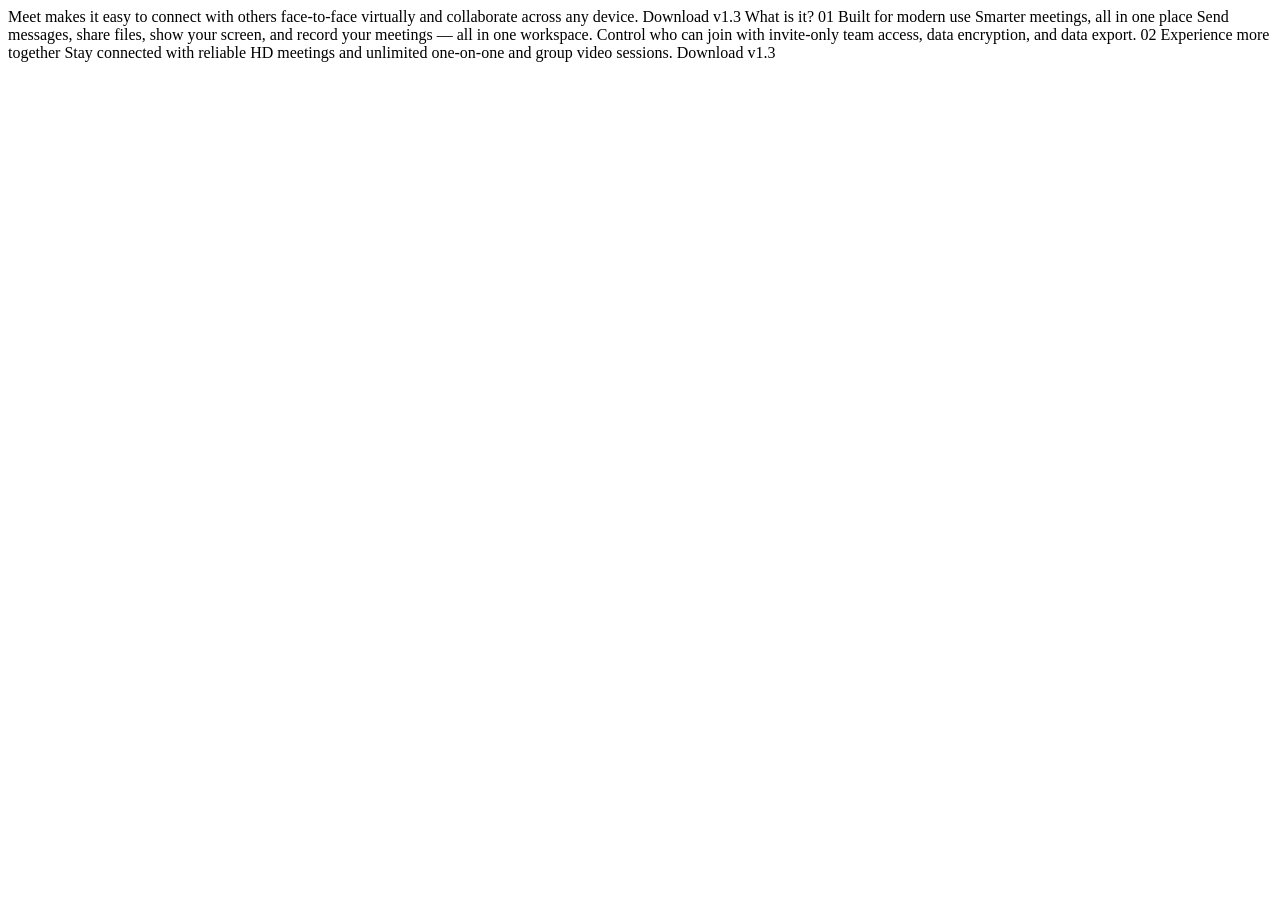
==== index.html @ 82642bff "Initial Setup" ====
<!DOCTYPE html>
<html lang="en">
<head>
  <meta charset="UTF-8">
  <meta name="viewport" content="width=device-width, initial-scale=1.0">

  <link rel="icon" type="image/png" sizes="32x32" href="./assets/favicon-32x32.png">
  
  <title>Frontend Mentor | Meet landing page</title>
</head>
<body>
  Meet makes it easy to connect with others face-to-face virtually and collaborate across any device.

  Download v1.3
  What is it?

  01
  Built for modern use

  Smarter meetings, all in one place

  Send messages, share files, show your screen, and record your meetings — all in one 
  workspace. Control who can join with invite-only team access, data encryption, and data export.

  02
  Experience more together
  Stay connected with reliable HD meetings and unlimited one-on-one and group video sessions.

  Download v1.3
</body>
</html>
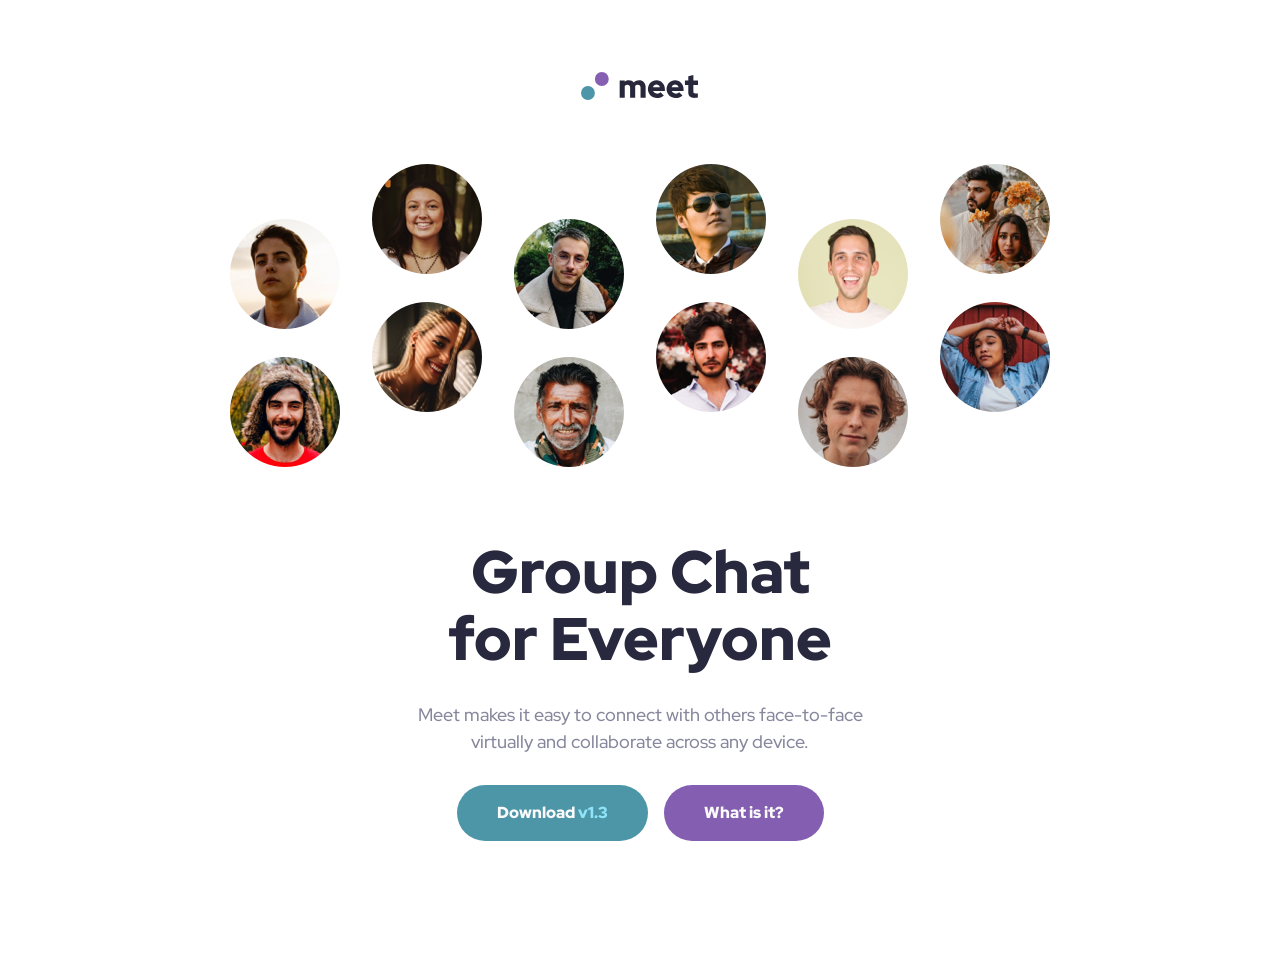
==== commit 8cd58119: "Finish header and hero section" ====
--- a/index.html
+++ b/index.html
@@ -7,25 +7,32 @@
   <link rel="icon" type="image/png" sizes="32x32" href="./assets/favicon-32x32.png">
   
   <title>Frontend Mentor | Meet landing page</title>
+
+  <link rel="preload" href="assets/fonts/red-hat-display-v21-latin-500.woff2" as="font" type="font/woffs" crossorigin="anonymous">
+  <link rel="preload" href="assets/fonts/red-hat-display-v21-latin-900.woff2" as="font" type="font/woffs" crossorigin="anonymous">
+
+  <link rel="stylesheet" href="styles/style.css">
 </head>
 <body>
-  Meet makes it easy to connect with others face-to-face virtually and collaborate across any device.
+  
+  <header>
+    <img class="logo" src="assets/logo.svg" alt="meet" width="118" height="28">
+  </header>
+  <main>
+    <section class="hero">
+      <img class="hero__banner" src="assets/tablet/image-hero.png" alt="" role="presentation" width="820" height="303">
+      <img src="assets/desktop/image-hero-left.png" alt="" class="hero__banner--desktop hero__banner--left" alt="" role="presentation" width="394" height="303">
+      <div class="hero__text">
+        <h1 class="hero__title">Group Chat for Everyone</h1>
+        <p class="description">Meet makes it easy to connect with others face-to-face virtually and collaborate across any device.</p>
+        <div class="hero__links">
+          <a href="#" class="hero__link btn">Download <span class="hero__link-version">v1.3</span></a>
+          <a href="#" class="hero__link btn btn--purple">What is it?</a>
+        </div>
+      </div>
+      <img src="assets/desktop/image-hero-right.png" alt="" class="hero__banner--desktop hero__banner--right" alt="" role="presentation" width="394" height="303">
+    </section>
+  </main>
 
-  Download v1.3
-  What is it?
-
-  01
-  Built for modern use
-
-  Smarter meetings, all in one place
-
-  Send messages, share files, show your screen, and record your meetings — all in one 
-  workspace. Control who can join with invite-only team access, data encryption, and data export.
-
-  02
-  Experience more together
-  Stay connected with reliable HD meetings and unlimited one-on-one and group video sessions.
-
-  Download v1.3
 </body>
 </html>
--- a/styles/style.css
+++ b/styles/style.css
@@ -0,0 +1,227 @@
+/* CSS RESETS */
+
+/* Box sizing rules */
+*,
+*::before,
+*::after {
+  margin: 0;
+  padding: 0;
+  box-sizing: border-box;
+}
+
+/* Prevent font size inflation */
+html {
+  -moz-text-size-adjust: none;
+  -webkit-text-size-adjust: none;
+  text-size-adjust: none;
+}
+
+/* Remove list styles on ul, ol elements with a list role, which suggests default styling will be removed */
+ul[role='list'] {
+  list-style: none;
+}
+
+h1, h2 {
+  line-height: 1.1;    /* Set shorter line heights on headings and interactive elements */
+  text-wrap: balance;  /* Balance text wrapping on headings */
+}
+
+/* A elements that don't have a class get default styles */
+a:not([class]) {
+  text-decoration-skip-ink: auto;
+  color: currentColor;
+}
+
+/* Make images easier to work with */
+img,
+picture {
+  max-width: 100%;
+  display: block;
+}
+
+/* Anything that has been anchored to should have extra scroll margin */
+:target {
+  scroll-margin-block: 5ex;
+}
+
+/* FONTS */
+
+/* red-hat-display-500 - latin */
+@font-face {
+  font-display: swap; /* Check https://developer.mozilla.org/en-US/docs/Web/CSS/@font-face/font-display for other options. */
+  font-family: 'Red Hat Display';
+  font-style: normal;
+  font-weight: 500;
+  src: url('../assets/fonts/red-hat-display-v21-latin-500.woff2') format('woff2'); /* Chrome 36+, Opera 23+, Firefox 39+, Safari 12+, iOS 10+ */
+}
+/* red-hat-display-900 - latin */
+@font-face {
+  font-display: swap; /* Check https://developer.mozilla.org/en-US/docs/Web/CSS/@font-face/font-display for other options. */
+  font-family: 'Red Hat Display';
+  font-style: normal;
+  font-weight: 900;
+  src: url('../assets/fonts/red-hat-display-v21-latin-900.woff2') format('woff2'); /* Chrome 36+, Opera 23+, Firefox 39+, Safari 12+, iOS 10+ */
+}
+
+/* CUSTOM VARIABLES */
+
+:root {
+
+    /* COLORS */
+
+    --clr-cyan-600: hsl(192, 37%, 48%);
+    --clr-cyan-300: hsl(192, 90%, 77%);
+    --clr-purple-600: hsl(268, 34%, 53%);
+    --clr-purple-300: hsl(268, 100%, 86%);
+    --clr-slate-900: hsl(240, 21%, 20%);
+    --clr-slate-600: hsl(240, 10%, 57%);
+    --clr-slate-300: hsl(240, 18%, 85%);
+    --clr-white: hsl(0, 0%, 98%);
+
+    /* TYPOGRAPHY */
+
+    --ff-main: "Red Hat Display", sans-serif;
+    --fs-heading-1: clamp(2.5rem, 1.9718rem + 2.2535vw, 4rem);
+    --fs-heading-2: clamp(2rem, 1.771rem + 0.96vw, 2.5rem);
+    --fs-body: clamp(1rem, 0.8571rem + 0.2976vw, 1.125rem);
+    --fs-button: 1rem;
+
+    /* SPACINGS */
+
+    --space-1400: 7rem;
+    --space-1000: 5rem;
+    --space-900: 4.5rem;
+    --space-800: 4rem;
+    --space-700: 3.5rem;
+    --space-600: 3rem;
+    --space-500: 2.5rem;
+    --space-400: 2rem;
+    --space-300: 1.5rem;
+    --space-200: 1rem;
+    --space-100: .5rem;
+    --space-50: .25rem;
+
+}
+
+body {
+  font-family: var(--ff-main);
+  font-size: var(--fs-body);
+  font-weight: 500;
+  line-height: 1.5;
+  color: var(--clr-slate-600);
+  min-height: 100dvh;
+  overflow-x: hidden;
+}
+
+.logo {
+    margin: 0 auto;
+    margin-block-start: clamp(var(--space-600), 0.7143rem + 4.7619vw, var(--space-1000));
+}
+
+.hero {
+    position: relative;
+    padding-block-start: var(--space-800);
+    padding-block-end: clamp(var(--space-400), 0.0916rem + 8.1425vw, var(--space-800));
+    max-width: 90rem;
+    margin: 0 auto;
+}
+
+.hero__banner {
+    height: clamp(10rem, 1.4719rem + 36.3868vw, 18.9375rem);
+    object-fit: cover;
+    margin-block-end: clamp(3rem, 1.5687rem + 6.1069vw, 4.5rem);
+    margin-inline: auto;
+}
+
+.hero__banner--desktop {
+    display: none;
+}
+
+.hero__banner--left {
+    position: absolute;
+    left: -1.5625rem;
+}
+
+.hero__banner--right {
+    position: absolute;
+    bottom: 4.0625rem;
+    right: -1.25rem;
+}
+
+.hero__text {
+    display: flex;
+    flex-direction: column;
+    gap: clamp(1.5rem, 0.9286rem + 1.1905vw, 2rem);
+    padding-inline: clamp(var(--space-400), -1.4286rem + 7.1429vw, var(--space-1000));
+    text-align: center;
+    max-width: 28rem;
+    margin: 0 auto;
+}
+
+.hero__title {
+    font-size: var(--fs-heading-1);
+    font-weight: 900;
+    color: var(--clr-slate-900);
+}
+
+.hero__links {
+    display: flex;
+    flex-direction: column;
+    justify-content: center;
+    align-items: center;
+    gap: var(--space-200);
+}
+
+.hero__link-version {
+    color: var(--clr-cyan-300);
+}
+
+.btn {
+    font-size: var(--fs-button);
+    font-weight: 900;
+    text-decoration: none;
+    color: var(--clr-white);
+    background-color: var(--clr-cyan-600);
+    padding: 1em 2.5em;
+    border-radius: 1.8125rem;
+    transition: 300ms background-color;
+}
+
+.btn--purple {
+    background-color: var(--clr-purple-600);
+}
+
+.btn:hover {
+    background-color: hsl(192, 54%, 64%);
+}
+
+.btn--purple:hover {
+    background-color: hsl(268, 55%, 71%);
+}
+
+@media screen and (min-width: 48rem) {
+
+    .hero__text {
+        padding: 0;
+    }
+
+    .hero__links {
+        flex-direction: row;
+    }
+}
+
+@media screen and (min-width: 90rem) {
+
+    .hero__banner {
+        display: none;
+    }
+
+    .hero__banner--desktop {
+        display: block;
+    }
+
+    .hero__text {
+        padding-block: var(--space-300);
+    }
+
+}
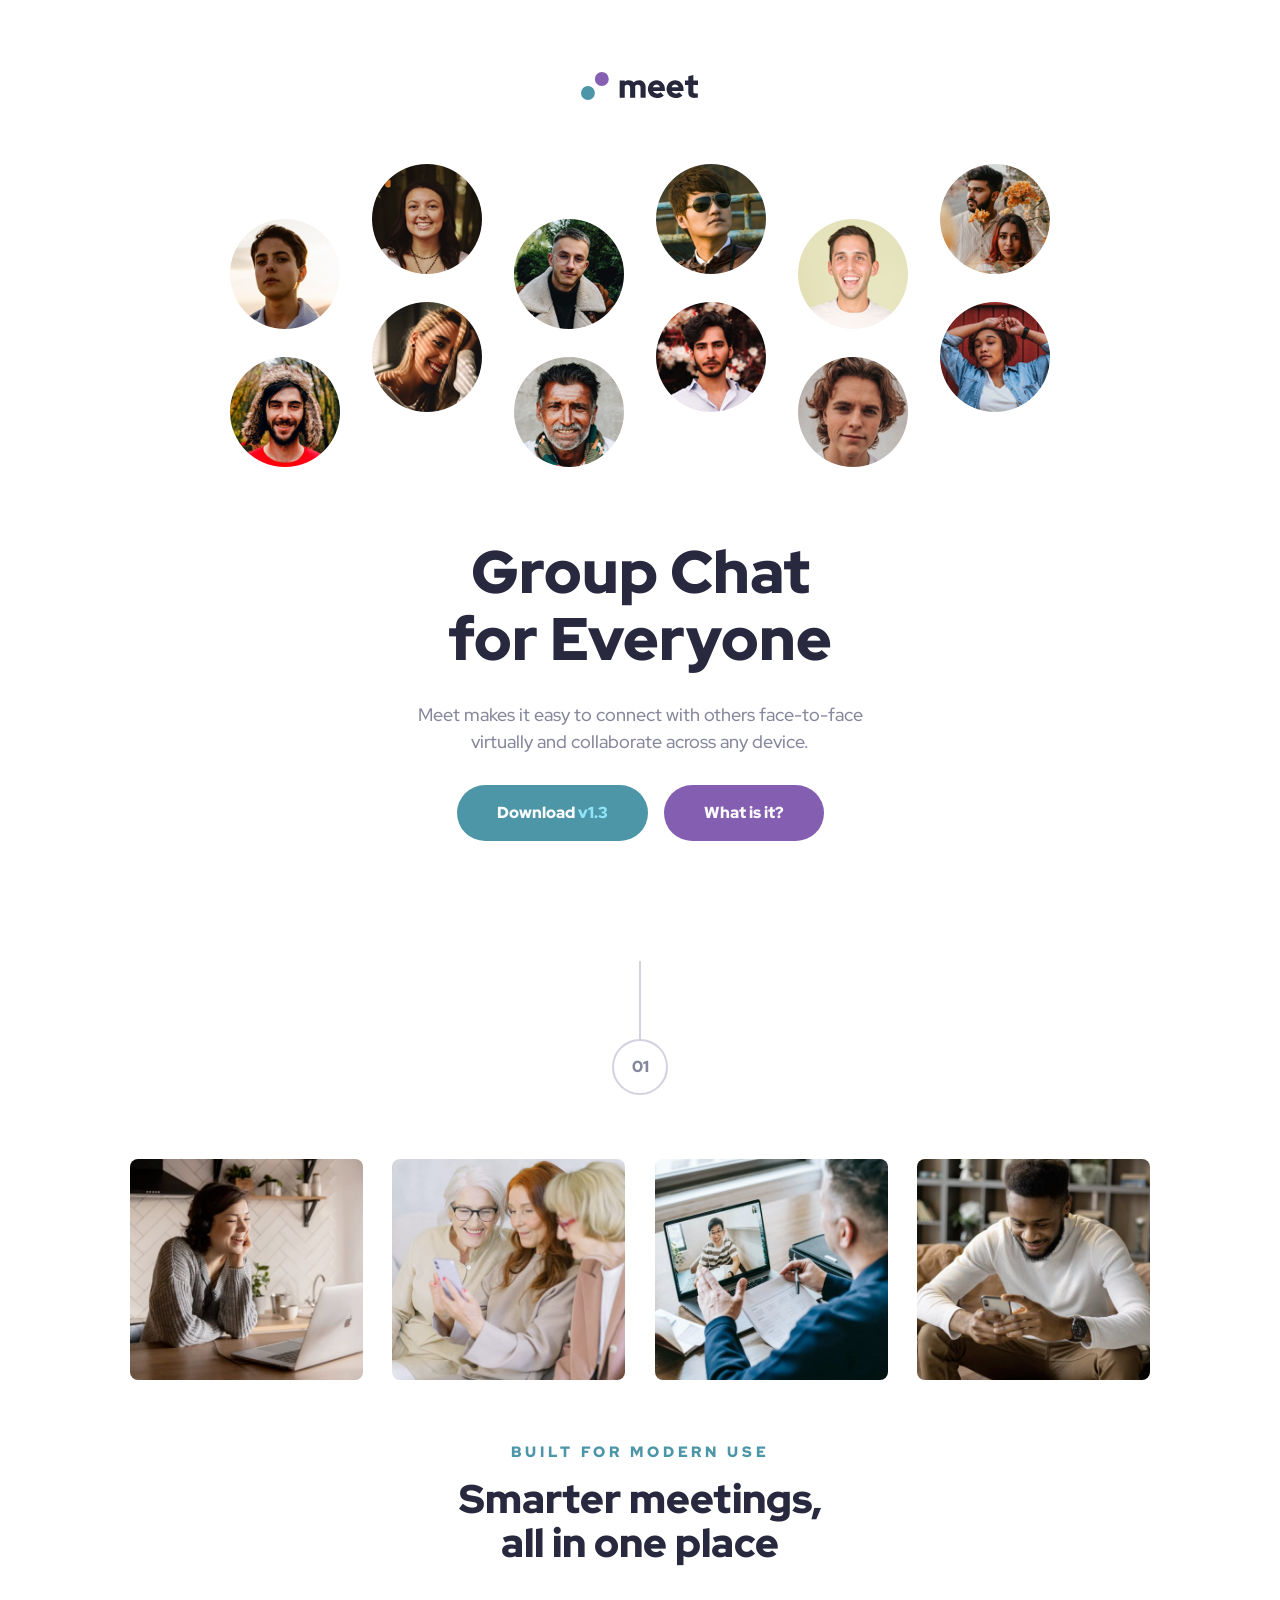
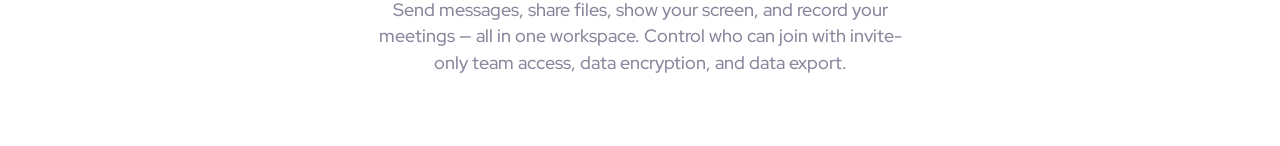
==== commit 77879d2c: "Finish: main content" ====
--- a/index.html
+++ b/index.html
@@ -32,6 +32,22 @@
       </div>
       <img src="assets/desktop/image-hero-right.png" alt="" class="hero__banner--desktop hero__banner--right" alt="" role="presentation" width="394" height="303">
     </section>
+    <!-- <span class="number">01</span>
+    <span class="number">02</span> -->
+    <section class="main wrapper">
+      <span class="number">01</span>
+      <div class="main__images">
+        <img src="assets/desktop/image-woman-in-videocall.jpg" alt="" class="main__image">
+        <img src="assets/desktop/image-women-videochatting.jpg" alt="" class="main__image">
+        <img src="assets/desktop/image-men-in-meeting.jpg" alt="" class="main__image">
+        <img src="assets/desktop/image-man-texting.jpg" alt="" class="main__image">
+      </div>
+      <div class="main__text-content">
+        <small class="main__small-title">Built for modern use</small>
+        <h2 class="main__title">Smarter meetings, all in one place</h2>
+        <p class="main__description">Send messages, share files, show your screen, and record your meetings — all in one workspace. Control who can join with invite-only team access, data encryption, and data export.</p>
+      </div>
+    </section>
   </main>
 
 </body>
--- a/styles/style.css
+++ b/styles/style.css
@@ -88,6 +88,7 @@
 
     /* SPACINGS */
 
+    --space-2000: 10rem;
     --space-1400: 7rem;
     --space-1000: 5rem;
     --space-900: 4.5rem;
@@ -101,6 +102,10 @@
     --space-100: .5rem;
     --space-50: .25rem;
 
+    /* BORDER RADIUS */
+
+    --rounded-sm: 8px;
+
 }
 
 body {
@@ -139,13 +144,13 @@
 
 .hero__banner--left {
     position: absolute;
-    left: -1.5625rem;
+    left: -1.6rem;
 }
 
 .hero__banner--right {
     position: absolute;
-    bottom: 4.0625rem;
-    right: -1.25rem;
+    bottom: 0;
+    right: -1.6rem;
 }
 
 .hero__text {
@@ -176,6 +181,50 @@
     color: var(--clr-cyan-300);
 }
 
+.main {
+    display: flex;
+    flex-direction: column;
+    align-items: center;
+    gap: var(--space-800);
+    padding-block-start: clamp(var(--space-400), 0.5687rem + 6.1069vw, var(--space-700));
+    padding-block-end: clamp(var(--space-800), 3.4286rem + 1.1905vw, var(--space-900));
+}
+
+.main__images {
+    display: grid;
+    grid-template-columns: repeat(2, 1fr);
+    gap: clamp(var(--space-200), 0.6479rem + 1.5023vw, var(--space-400));
+}
+
+.main__image {
+    border-radius: var(--rounded-sm);
+}
+
+.main__text-content {
+    text-align: center;
+    margin: 0 auto;
+    max-width: clamp(31.5rem, 28.6429rem + 5.9524vw, 34rem);
+    width: 100%;
+}
+
+.main__small-title {
+    display: block;
+    font-size: clamp(0.75rem, 0.662rem + 0.3756vw, 1rem);
+    font-weight: 900;
+    line-height: 1.1;
+    letter-spacing: 0.25em;
+    text-transform: uppercase;
+    color: var(--clr-cyan-600);
+    margin-block-end: var(--space-200);
+}
+
+.main__title {
+    font-size: var(--fs-heading-2);
+    font-weight: 900;
+    color: var(--clr-slate-900);
+    margin-block-end: var(--space-400);
+}
+
 .btn {
     font-size: var(--fs-button);
     font-weight: 900;
@@ -185,6 +234,8 @@
     padding: 1em 2.5em;
     border-radius: 1.8125rem;
     transition: 300ms background-color;
+    outline: 2px solid transparent;
+    outline-offset: 2px;
 }
 
 .btn--purple {
@@ -199,8 +250,42 @@
     background-color: hsl(268, 55%, 71%);
 }
 
+.btn:focus-visible {
+    outline-color: var(--clr-cyan-600);
+}
+
+.btn--purple:focus-visible {
+    outline-color: var(--clr-purple-600);
+}
+
+.number {
+    position: relative;
+    display: flex;
+    justify-content: center;
+    align-items: center;
+    border: 2px solid var(--clr-slate-300);
+    border-radius: 50%;
+    width: 56px;
+    height: 56px;
+    font-size: 1rem;
+    font-weight: 900;
+    margin-block-start: 78px;
+}
+
+.number::before {
+    content: "";
+    position: absolute;
+    height: 80px;
+    top: -80px;
+    border: 1px solid var(--clr-slate-300);
+}
+
+.wrapper {
+    padding-inline: clamp(var(--space-400), -7.1429rem + 19.0476vw, var(--space-2000));
+}
+
 @media screen and (min-width: 48rem) {
-
+    
     .hero__text {
         padding: 0;
     }
@@ -208,9 +293,17 @@
     .hero__links {
         flex-direction: row;
     }
+
+    .main__images {
+        grid-template-columns: repeat(4, 1fr);
+    }
 }
 
 @media screen and (min-width: 90rem) {
+
+    .hero {
+        padding-block-end: 0;
+    }
 
     .hero__banner {
         display: none;
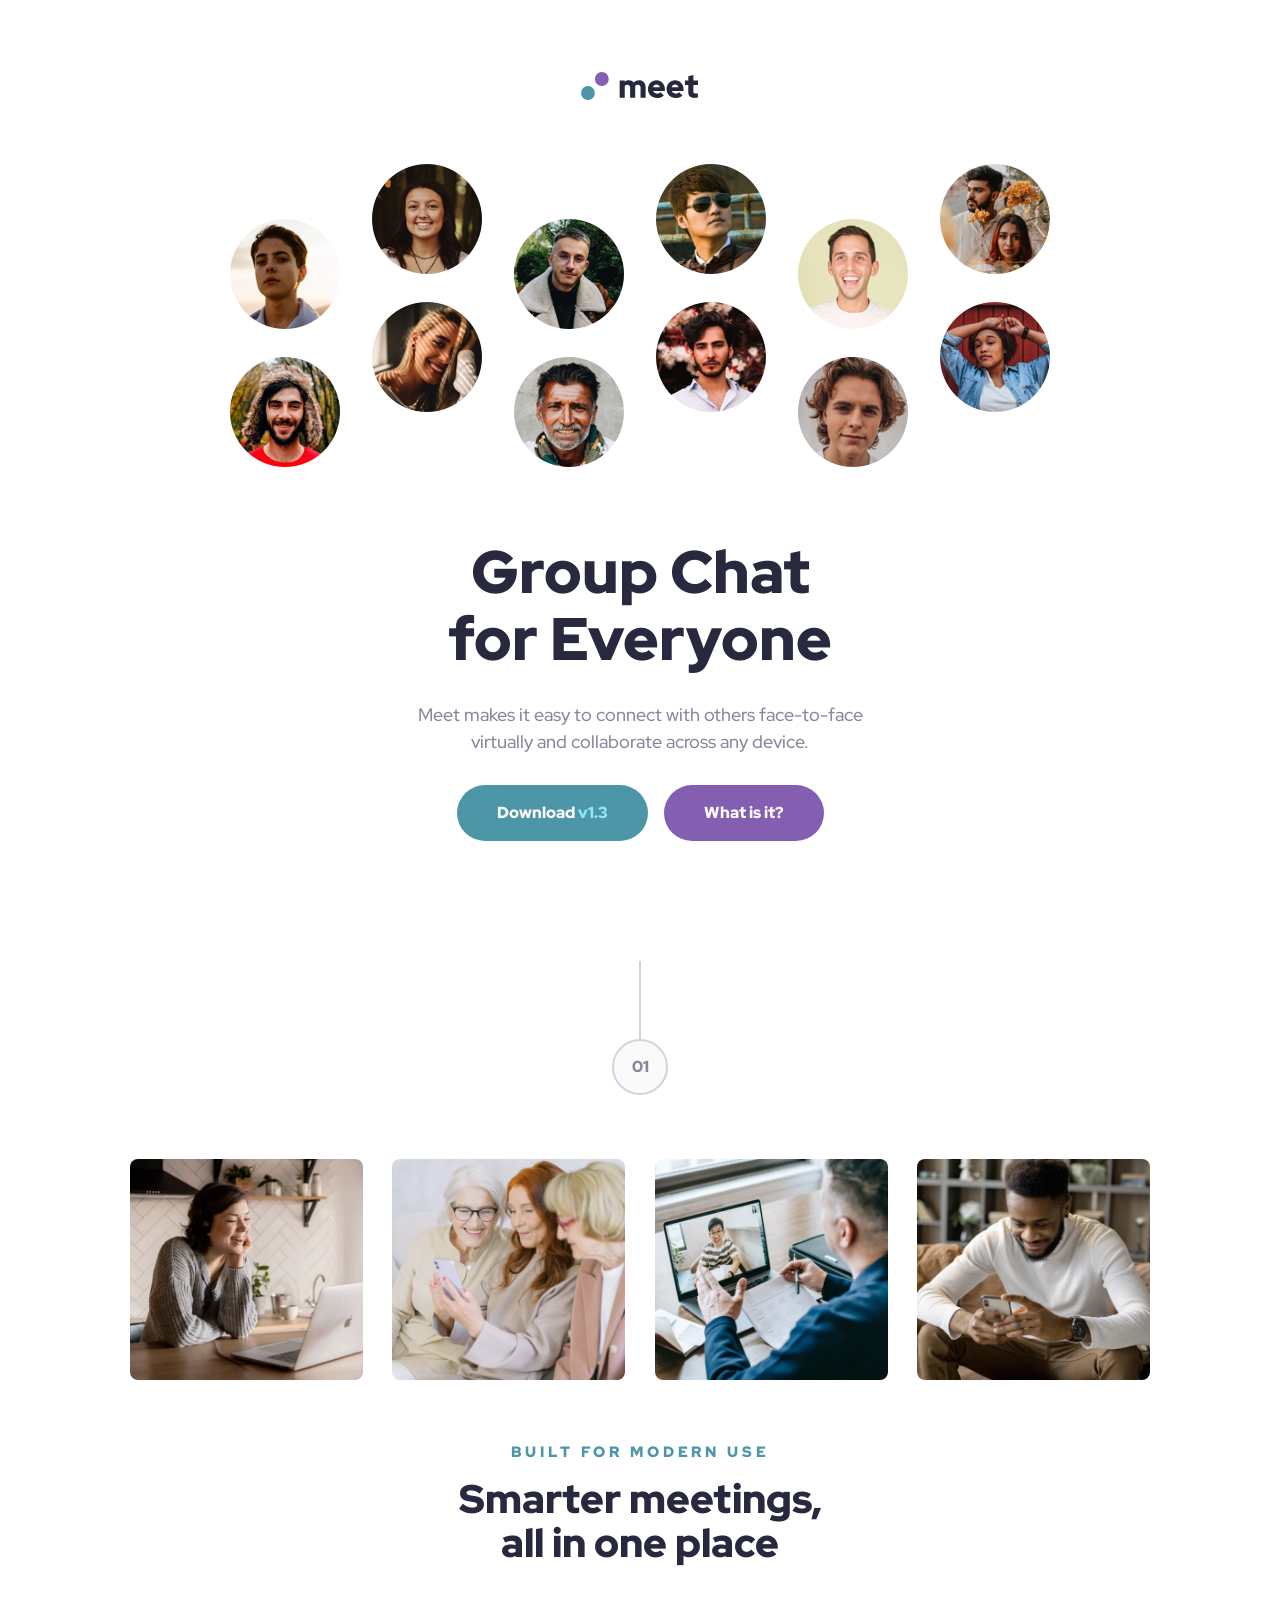
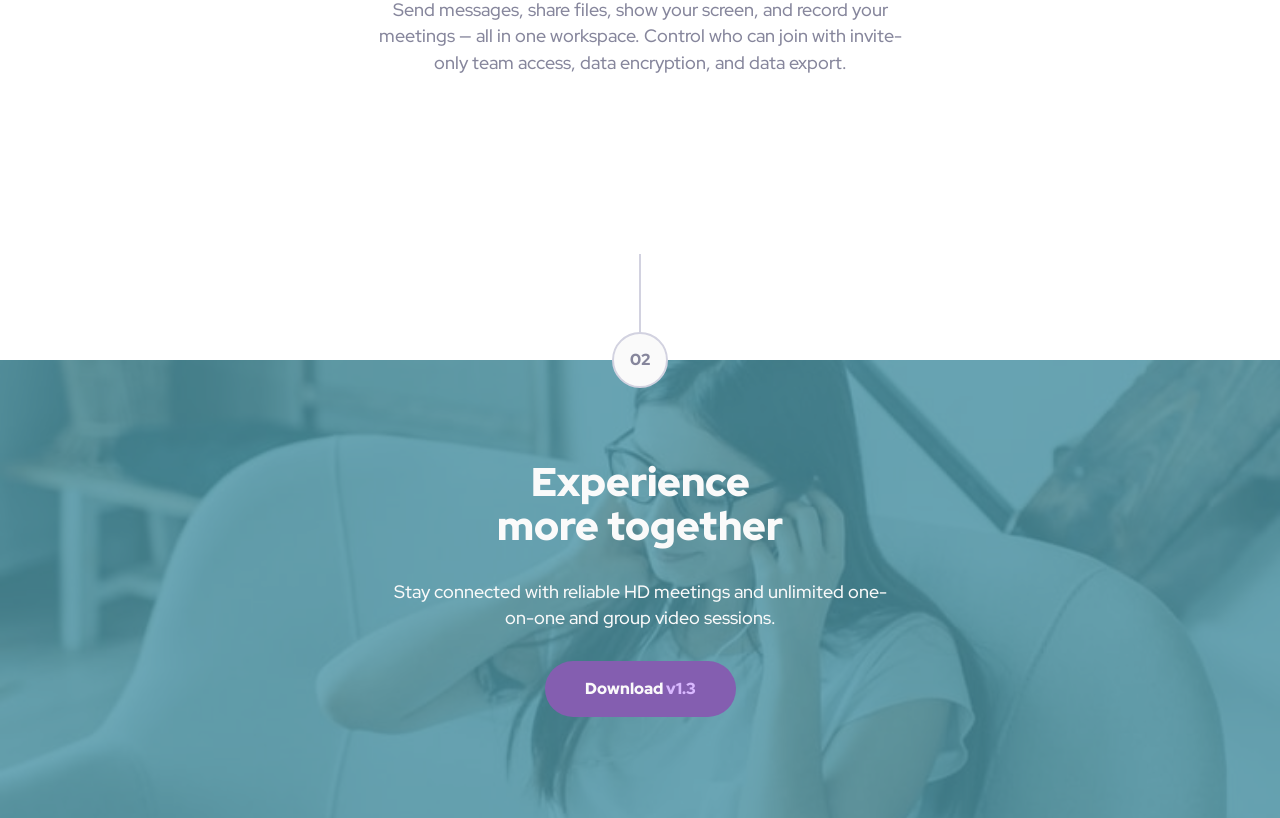
==== commit 2f1696a8: "Finish: footer section" ====
--- a/index.html
+++ b/index.html
@@ -32,8 +32,6 @@
       </div>
       <img src="assets/desktop/image-hero-right.png" alt="" class="hero__banner--desktop hero__banner--right" alt="" role="presentation" width="394" height="303">
     </section>
-    <!-- <span class="number">01</span>
-    <span class="number">02</span> -->
     <section class="main wrapper">
       <span class="number">01</span>
       <div class="main__images">
@@ -48,7 +46,16 @@
         <p class="main__description">Send messages, share files, show your screen, and record your meetings — all in one workspace. Control who can join with invite-only team access, data encryption, and data export.</p>
       </div>
     </section>
+    <section class="footer">
+      <span class="footer__number number">02</span>
+      <div class="footer__content wrapper">
+        <div class="footer__layout">
+          <h2 class="footer__title">Experience more together</h2>
+          <p class="footer__description">Stay connected with reliable HD meetings and unlimited one-on-one and group video sessions.</p>
+          <a href="" class="footer__link btn btn--purple">Download <span class="footer__link-version">v1.3</span></a>
+        </div>
+      </div>
+    </section>
   </main>
-
 </body>
 </html>
--- a/styles/style.css
+++ b/styles/style.css
@@ -225,6 +225,58 @@
     margin-block-end: var(--space-400);
 }
 
+.footer {
+    color: var(--clr-white);
+    padding-block-start: calc(6.75rem - 28px);
+    position: relative;
+}
+
+.footer__number {
+    position: relative;
+    left: 50%;
+    transform: translateX(-50%);
+    bottom: -28px;
+    z-index: 1;
+}
+
+.footer__content {
+    padding-block: clamp(var(--space-800), 0.5714rem + 7.1429vw, var(--space-1400));
+    background-image: url("../assets/mobile/image-footer.jpg");
+    background-repeat: no-repeat;
+    background-size: cover;
+    text-align: center;
+    position: relative;
+    z-index: 0;
+}
+
+.footer__content::after {
+    content: "";
+    background-color: var(--clr-cyan-600);
+    position: absolute;
+    inset: 0;
+    opacity: 0.8;
+    z-index: -1;
+}
+
+.footer__layout {
+    display: grid;
+    justify-items: center;
+    gap: clamp(var(--space-300), 0.9286rem + 1.1905vw, var(--space-400));
+    width: 100%;
+    max-width: 31.5rem;
+    margin: 0 auto;
+}
+
+.footer__title {
+    font-size: var(--fs-heading-2);
+    font-weight: 900;
+    color: inherit;
+}
+
+.footer__link-version {
+    color: var(--clr-purple-300);
+}
+
 .btn {
     font-size: var(--fs-button);
     font-weight: 900;
@@ -270,6 +322,8 @@
     font-size: 1rem;
     font-weight: 900;
     margin-block-start: 78px;
+    background-color: var(--clr-white);
+    color: var(--clr-slate-600);
 }
 
 .number::before {
@@ -297,6 +351,10 @@
     .main__images {
         grid-template-columns: repeat(4, 1fr);
     }
+
+    .footer__content {
+        background-image: url("../assets/tablet/image-footer.jpg");
+    }
 }
 
 @media screen and (min-width: 90rem) {
@@ -317,4 +375,23 @@
         padding-block: var(--space-300);
     }
 
-}
+    .footer__content {
+        text-align: start;
+        background-image: url("../assets/desktop/image-footer.jpg");
+    }
+
+    .footer__layout {
+        grid-template-columns: 1.5fr 1.3fr 1fr;
+        align-items: start;
+        max-width: none;
+    }
+
+    .footer__title {
+        flex-grow: 1;
+    }
+
+    .footer__link {
+        justify-self: end;
+    }
+
+}
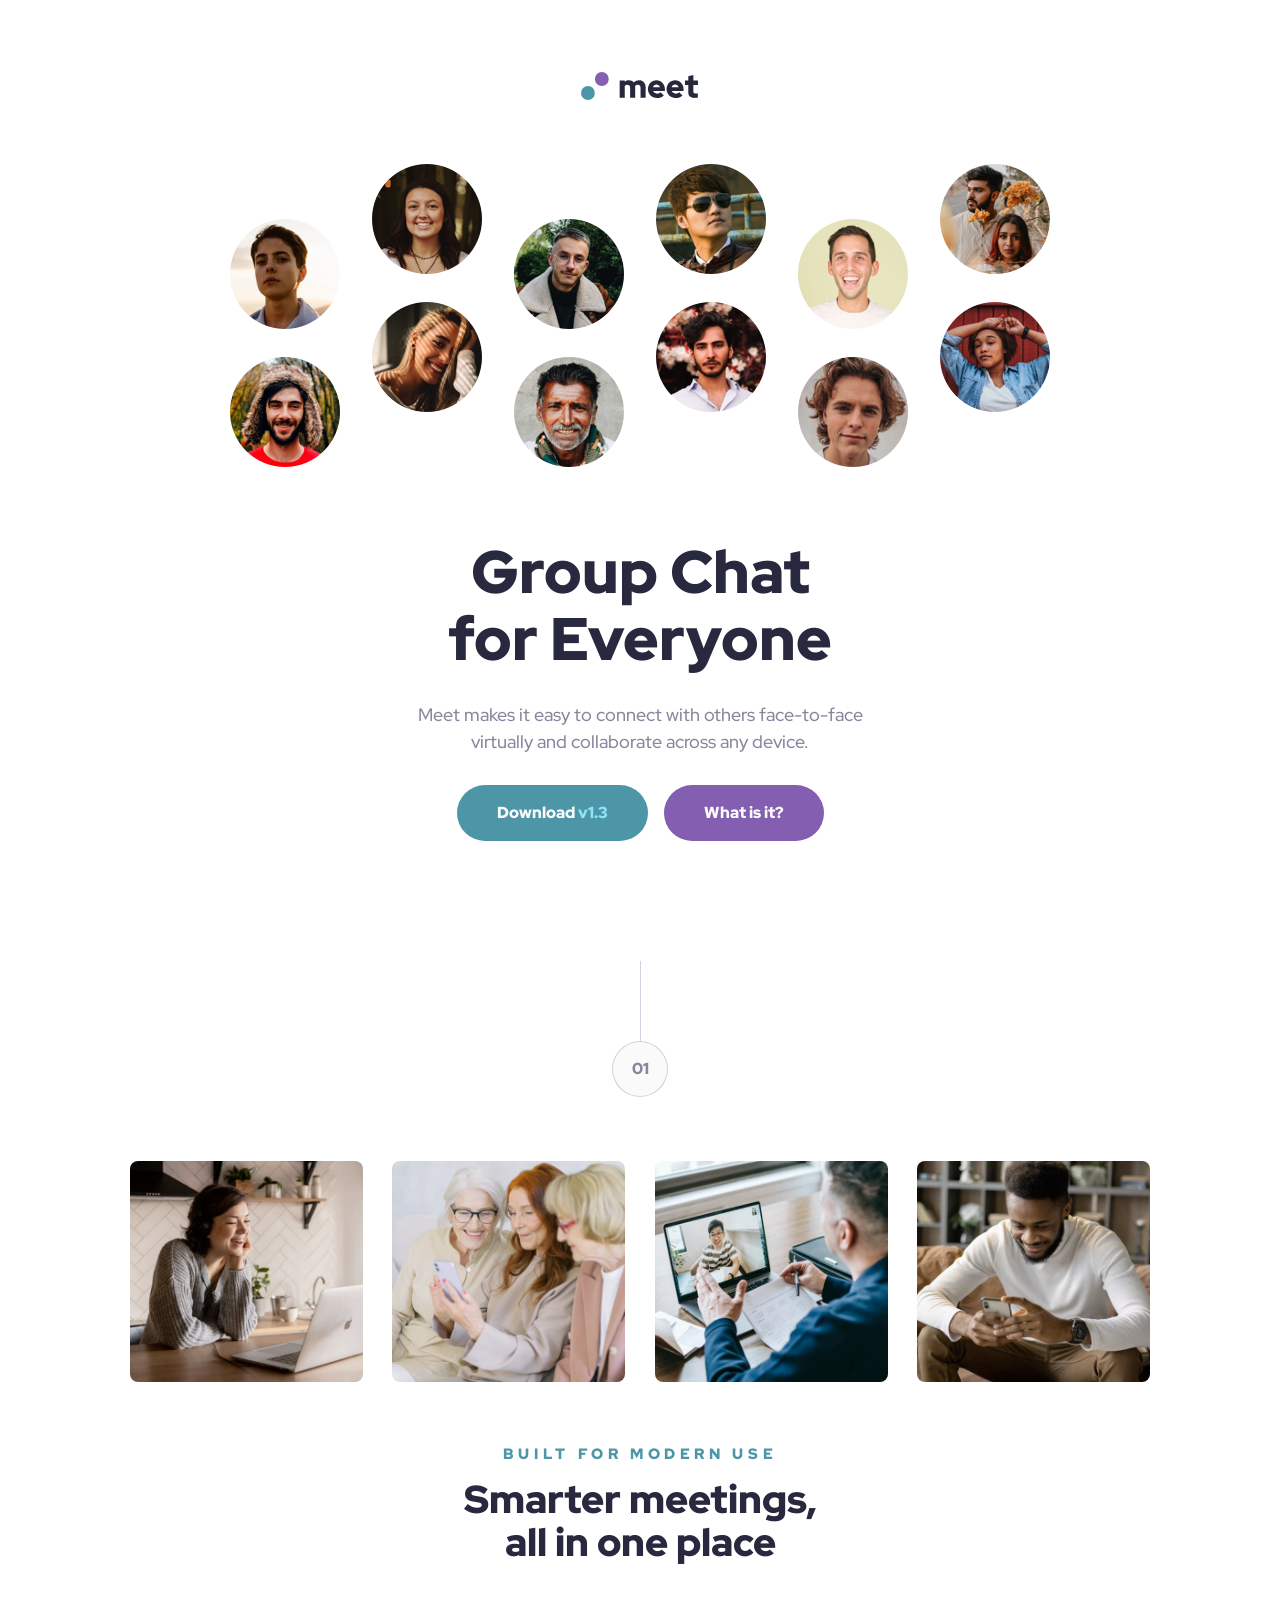
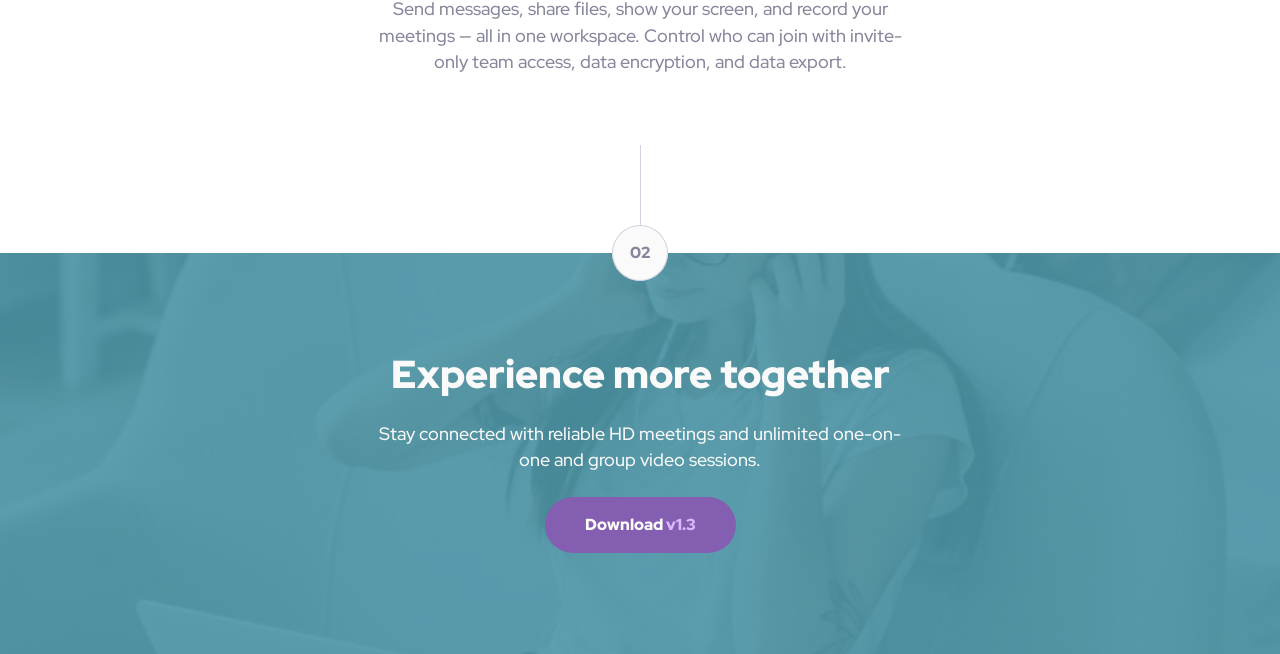
==== commit 96cb36a1: "Polished Version" ====
--- a/index.html
+++ b/index.html
@@ -18,44 +18,49 @@
   <header>
     <img class="logo" src="assets/logo.svg" alt="meet" width="118" height="28">
   </header>
+
   <main>
     <section class="hero">
-      <img class="hero__banner" src="assets/tablet/image-hero.png" alt="" role="presentation" width="820" height="303">
-      <img src="assets/desktop/image-hero-left.png" alt="" class="hero__banner--desktop hero__banner--left" alt="" role="presentation" width="394" height="303">
-      <div class="hero__text">
-        <h1 class="hero__title">Group Chat for Everyone</h1>
-        <p class="description">Meet makes it easy to connect with others face-to-face virtually and collaborate across any device.</p>
-        <div class="hero__links">
-          <a href="#" class="hero__link btn">Download <span class="hero__link-version">v1.3</span></a>
-          <a href="#" class="hero__link btn btn--purple">What is it?</a>
+      <div class="hero__wrapper">      
+        <img class="hero__banner" src="assets/tablet/image-hero.png" alt="" width="820" height="303">
+        <img src="assets/desktop/image-hero-left.png" alt="" class="hero__banner--desktop--left" width="394" height="303">
+        <img src="assets/desktop/image-hero-right.png" alt="" class="hero__banner--desktop--right" width="394" height="303">
+        <div class="hero__content-wrapper">
+          <div class="hero__content">
+            <h1 class="hero__title">Group Chat for Everyone</h1>
+            <p class="hero__description">Meet makes it easy to connect with others face-to-face virtually and collaborate across any device.</p>
+            <div class="hero__links">
+              <a href="#" class="hero__link btn">Download <span class="btn__version">v1.3</span></a>
+              <a href="#" class="hero__link btn btn--purple">What is it?</a>
+            </div>
+          </div>
         </div>
       </div>
-      <img src="assets/desktop/image-hero-right.png" alt="" class="hero__banner--desktop hero__banner--right" alt="" role="presentation" width="394" height="303">
     </section>
     <section class="main wrapper">
       <span class="number">01</span>
       <div class="main__images">
-        <img src="assets/desktop/image-woman-in-videocall.jpg" alt="" class="main__image">
-        <img src="assets/desktop/image-women-videochatting.jpg" alt="" class="main__image">
-        <img src="assets/desktop/image-men-in-meeting.jpg" alt="" class="main__image">
-        <img src="assets/desktop/image-man-texting.jpg" alt="" class="main__image">
+        <img src="assets/desktop/image-woman-in-videocall.jpg" alt="woman in videocall" class="main__image" width="510" height="484">
+        <img src="assets/desktop/image-women-videochatting.jpg" alt="women videochatting" class="main__image" width="510" height="484">
+        <img src="assets/desktop/image-men-in-meeting.jpg" alt="men in meeting" class="main__image" width="510" height="484">
+        <img src="assets/desktop/image-man-texting.jpg" alt="man texting" class="main__image" width="510" height="484">
       </div>
-      <div class="main__text-content">
-        <small class="main__small-title">Built for modern use</small>
-        <h2 class="main__title">Smarter meetings, all in one place</h2>
+      <div class="main__content content-wrapper">
+        <small class="main__subtitle">Built for modern use</small>
+        <h2 class="main__title section-title">Smarter meetings, all in one place</h2>
         <p class="main__description">Send messages, share files, show your screen, and record your meetings — all in one workspace. Control who can join with invite-only team access, data encryption, and data export.</p>
       </div>
     </section>
-    <section class="footer">
-      <span class="footer__number number">02</span>
-      <div class="footer__content wrapper">
-        <div class="footer__layout">
-          <h2 class="footer__title">Experience more together</h2>
-          <p class="footer__description">Stay connected with reliable HD meetings and unlimited one-on-one and group video sessions.</p>
-          <a href="" class="footer__link btn btn--purple">Download <span class="footer__link-version">v1.3</span></a>
-        </div>
+  </main>
+  <footer class="footer">
+    <span class=" footer__number number">02</span>
+    <div class="wrapper">
+      <div class="footer__content content-wrapper">
+        <h2 class="footer__title section-title section-title--light">Experience more together</h2>
+        <p class="footer__description">Stay connected with reliable HD meetings and unlimited one-on-one and group video sessions.</p>
+        <a href="#" class="footer__link btn btn--purple">Download <span class="btn__version btn--purple__version">v1.3</span></a>
       </div>
-    </section>
-  </main>
+    </div>
+  </footer>
 </body>
 </html>
--- a/styles/style.css
+++ b/styles/style.css
@@ -109,63 +109,156 @@
 }
 
 body {
-  font-family: var(--ff-main);
-  font-size: var(--fs-body);
-  font-weight: 500;
-  line-height: 1.5;
-  color: var(--clr-slate-600);
-  min-height: 100dvh;
-  overflow-x: hidden;
+    font-family: var(--ff-main);
+    font-weight: 500;
+    font-size: clamp(1rem, 0.8571rem + 0.2976vw, 1.125rem);
+    line-height: 1.5;
+    color: var(--clr-slate-600);
+    min-height: 100dvh;
+}
+
+h1, h2 {
+    font-weight: 900;
+}
+
+.btn {
+    font-weight: 900;
+    font-size: 1rem;
+    color: var(--clr-white);
+    text-decoration: none;
+    background-color: var(--clr-cyan-600);
+    padding: 1em 2.5em;
+    border-radius: 999px;
+    transition: 300ms background-color;
+    outline: 2px solid transparent;
+    outline-offset: 2px;
+}
+
+.btn--purple {
+    background-color: var(--clr-purple-600);
+}
+
+.btn__version {
+    color: var(--clr-cyan-300);
+}
+
+.btn--purple__version {
+    color: var(--clr-purple-300);
+}
+
+.btn:hover {
+    background-color: hsl(192, 54%, 64%);
+}
+
+.btn--purple:hover {
+    background-color: hsl(268, 55%, 71%);
+}
+
+.btn:focus-visible {
+    outline-color: var(--clr-cyan-600);
+}
+
+.btn--purple:focus-visible {
+    outline-color: var(--clr-purple-600);
+}
+
+.number {
+    font-weight: 900;
+    font-size: 1rem;
+    color: var(--clr-slate-600);
+    position: relative;
+    display: flex;
+    justify-content: center;
+    align-items: center;
+    box-shadow: inset 0 0 0 1px var(--clr-slate-300);
+    border-radius: 999px;
+    width: 3.5rem;
+    height: 3.5rem;
+    margin-block-start: 80px;
+    background-color: var(--clr-white);
+}
+
+.number::before {
+    content: "";
+    height: 80px;
+    width: 1px;
+    box-shadow: inset 0 0 0 1px var(--clr-slate-300);
+    position: absolute;
+    top: -80px;
+}
+
+.wrapper {
+    padding-inline: clamp(var(--space-400), -7.1429rem + 19.0476vw, var(--space-2000));
+}
+
+.content-wrapper {
+    max-width: clamp(31.5rem, 28.6429rem + 5.9524vw, 34rem);
+    margin: 0 auto;
+}
+
+.section-title {
+    font-size: clamp(2rem, 1.8239rem + 0.7512vw, 2.5rem);
+    color: var(--clr-slate-900);
+}
+
+.section-title--light {
+    color: var(--clr-white);
 }
 
 .logo {
     margin: 0 auto;
     margin-block-start: clamp(var(--space-600), 0.7143rem + 4.7619vw, var(--space-1000));
+    margin-block-end: var(--space-800);
 }
 
 .hero {
+    overflow-x: hidden;
+    padding-block-end: clamp(2rem, 0.0916rem + 8.1425vw, 4rem);
+}
+
+.hero__wrapper {
     position: relative;
-    padding-block-start: var(--space-800);
-    padding-block-end: clamp(var(--space-400), 0.0916rem + 8.1425vw, var(--space-800));
+    margin: 0 auto;
     max-width: 90rem;
-    margin: 0 auto;
 }
 
 .hero__banner {
     height: clamp(10rem, 1.4719rem + 36.3868vw, 18.9375rem);
     object-fit: cover;
-    margin-block-end: clamp(3rem, 1.5687rem + 6.1069vw, 4.5rem);
     margin-inline: auto;
-}
-
-.hero__banner--desktop {
+    margin-block-end: clamp(var(--space-600), 1.5687rem + 6.1069vw, var(--space-900));
+}
+
+.hero__banner--desktop--left, .hero__banner--desktop--right {
     display: none;
-}
-
-.hero__banner--left {
     position: absolute;
+}
+
+.hero__banner--desktop--left {
+    top: 0;
     left: -1.6rem;
 }
 
-.hero__banner--right {
-    position: absolute;
+.hero__banner--desktop--right {
     bottom: 0;
     right: -1.6rem;
 }
 
-.hero__text {
+.hero__content-wrapper {
+    padding-inline: var(--space-400);
+}
+
+.hero__content {
     display: flex;
     flex-direction: column;
-    gap: clamp(1.5rem, 0.9286rem + 1.1905vw, 2rem);
-    padding-inline: clamp(var(--space-400), -1.4286rem + 7.1429vw, var(--space-1000));
+    gap: clamp(var(--space-300), 0.9286rem + 1.1905vw, var(--space-400));
     text-align: center;
     max-width: 28rem;
     margin: 0 auto;
 }
 
 .hero__title {
-    font-size: var(--fs-heading-1);
-    font-weight: 900;
+    font-size: clamp(2.5rem, 1.9718rem + 2.2535vw, 4rem);
     color: var(--clr-slate-900);
 }
 
@@ -175,10 +268,6 @@
     justify-content: center;
     align-items: center;
     gap: var(--space-200);
-}
-
-.hero__link-version {
-    color: var(--clr-cyan-300);
 }
 
 .main {
@@ -197,153 +286,68 @@
 }
 
 .main__image {
+    width: 100%;
+    height: auto;
     border-radius: var(--rounded-sm);
 }
 
-.main__text-content {
+.main__content {
     text-align: center;
-    margin: 0 auto;
-    max-width: clamp(31.5rem, 28.6429rem + 5.9524vw, 34rem);
-    width: 100%;
-}
-
-.main__small-title {
+}
+
+.main__subtitle {
     display: block;
+    font-weight: 900;
     font-size: clamp(0.75rem, 0.662rem + 0.3756vw, 1rem);
-    font-weight: 900;
     line-height: 1.1;
-    letter-spacing: 0.25em;
+    letter-spacing: 0.3em;
     text-transform: uppercase;
     color: var(--clr-cyan-600);
     margin-block-end: var(--space-200);
 }
 
 .main__title {
-    font-size: var(--fs-heading-2);
-    font-weight: 900;
-    color: var(--clr-slate-900);
     margin-block-end: var(--space-400);
 }
 
 .footer {
-    color: var(--clr-white);
-    padding-block-start: calc(6.75rem - 28px);
+    display: flex;
+    justify-content: center;
     position: relative;
-}
-
-.footer__number {
-    position: relative;
-    left: 50%;
-    transform: translateX(-50%);
-    bottom: -28px;
-    z-index: 1;
-}
-
-.footer__content {
-    padding-block: clamp(var(--space-800), 0.5714rem + 7.1429vw, var(--space-1400));
     background-image: url("../assets/mobile/image-footer.jpg");
     background-repeat: no-repeat;
     background-size: cover;
-    text-align: center;
-    position: relative;
+    background-position: center;
+    margin-block-start: 6.75rem;
+    padding-block: clamp(var(--space-800), 0.5714rem + 7.1429vw, var(--space-1400));
+    color: var(--clr-white);
     z-index: 0;
 }
 
-.footer__content::after {
+.footer::after {
     content: "";
-    background-color: var(--clr-cyan-600);
     position: absolute;
     inset: 0;
-    opacity: 0.8;
+    background-color: var(--clr-cyan-600);
+    opacity: 0.9;
     z-index: -1;
 }
 
-.footer__layout {
+.footer__content {
     display: grid;
     justify-items: center;
-    gap: clamp(var(--space-300), 0.9286rem + 1.1905vw, var(--space-400));
-    width: 100%;
-    max-width: 31.5rem;
-    margin: 0 auto;
-}
-
-.footer__title {
-    font-size: var(--fs-heading-2);
-    font-weight: 900;
-    color: inherit;
-}
-
-.footer__link-version {
-    color: var(--clr-purple-300);
-}
-
-.btn {
-    font-size: var(--fs-button);
-    font-weight: 900;
-    text-decoration: none;
-    color: var(--clr-white);
-    background-color: var(--clr-cyan-600);
-    padding: 1em 2.5em;
-    border-radius: 1.8125rem;
-    transition: 300ms background-color;
-    outline: 2px solid transparent;
-    outline-offset: 2px;
-}
-
-.btn--purple {
-    background-color: var(--clr-purple-600);
-}
-
-.btn:hover {
-    background-color: hsl(192, 54%, 64%);
-}
-
-.btn--purple:hover {
-    background-color: hsl(268, 55%, 71%);
-}
-
-.btn:focus-visible {
-    outline-color: var(--clr-cyan-600);
-}
-
-.btn--purple:focus-visible {
-    outline-color: var(--clr-purple-600);
-}
-
-.number {
-    position: relative;
-    display: flex;
-    justify-content: center;
-    align-items: center;
-    border: 2px solid var(--clr-slate-300);
-    border-radius: 50%;
-    width: 56px;
-    height: 56px;
-    font-size: 1rem;
-    font-weight: 900;
-    margin-block-start: 78px;
-    background-color: var(--clr-white);
-    color: var(--clr-slate-600);
-}
-
-.number::before {
-    content: "";
+    gap: var(--space-300);
+    text-align: center;
+}
+
+.footer__number {
     position: absolute;
-    height: 80px;
-    top: -80px;
-    border: 1px solid var(--clr-slate-300);
-}
-
-.wrapper {
-    padding-inline: clamp(var(--space-400), -7.1429rem + 19.0476vw, var(--space-2000));
+    top: 0;
+    transform: translateY(-108px);
 }
 
 @media screen and (min-width: 48rem) {
     
-    .hero__text {
-        padding: 0;
-    }
-
     .hero__links {
         flex-direction: row;
     }
@@ -352,46 +356,39 @@
         grid-template-columns: repeat(4, 1fr);
     }
 
-    .footer__content {
+    .footer {
         background-image: url("../assets/tablet/image-footer.jpg");
     }
+
 }
 
 @media screen and (min-width: 90rem) {
-
-    .hero {
-        padding-block-end: 0;
-    }
-
+    
     .hero__banner {
         display: none;
     }
 
-    .hero__banner--desktop {
+    .hero__banner--desktop--left, .hero__banner--desktop--right {
         display: block;
     }
 
-    .hero__text {
+    .hero__content {
         padding-block: var(--space-300);
     }
 
+    .footer {
+        background-image: url("../assets/desktop/image-footer.jpg");
+    }
+
     .footer__content {
-        text-align: start;
-        background-image: url("../assets/desktop/image-footer.jpg");
-    }
-
-    .footer__layout {
         grid-template-columns: 1.5fr 1.3fr 1fr;
         align-items: start;
         max-width: none;
-    }
-
-    .footer__title {
-        flex-grow: 1;
+        text-align: start;
     }
 
     .footer__link {
         justify-self: end;
     }
-
-}
+}
+
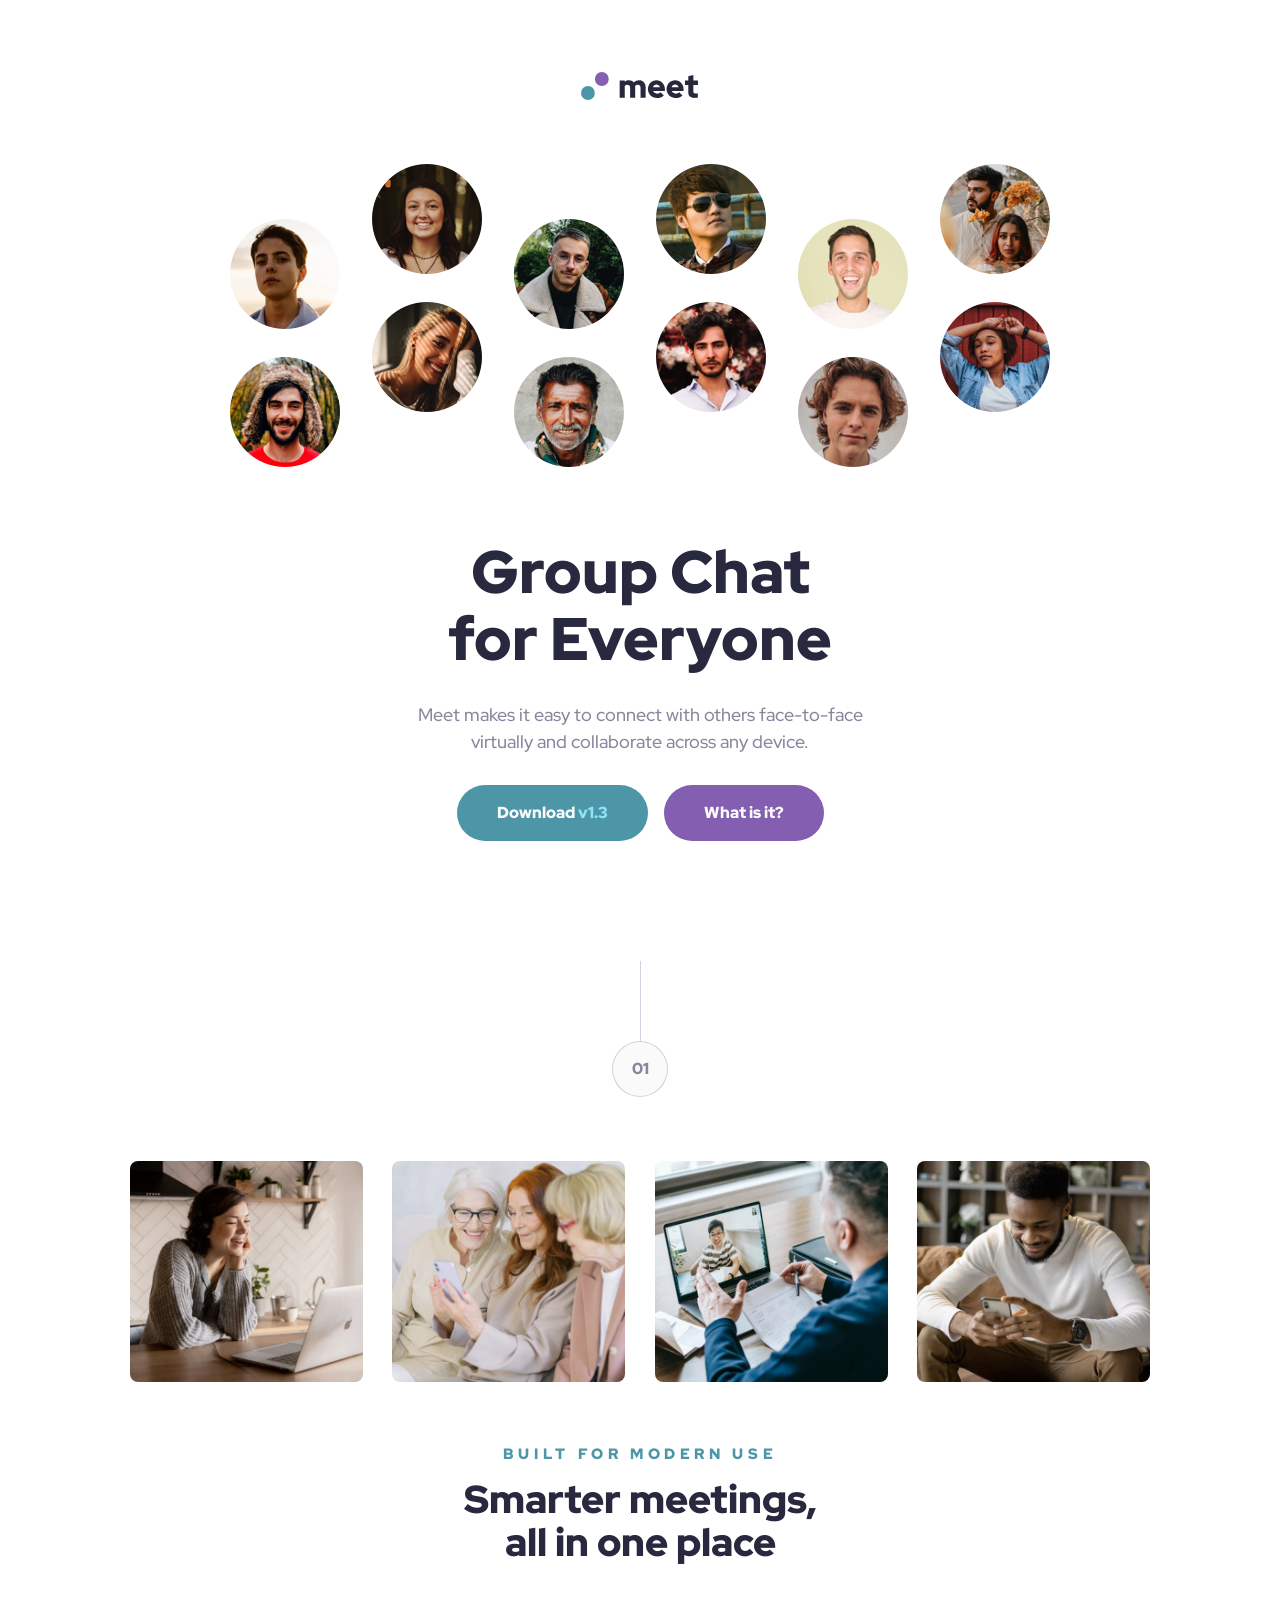
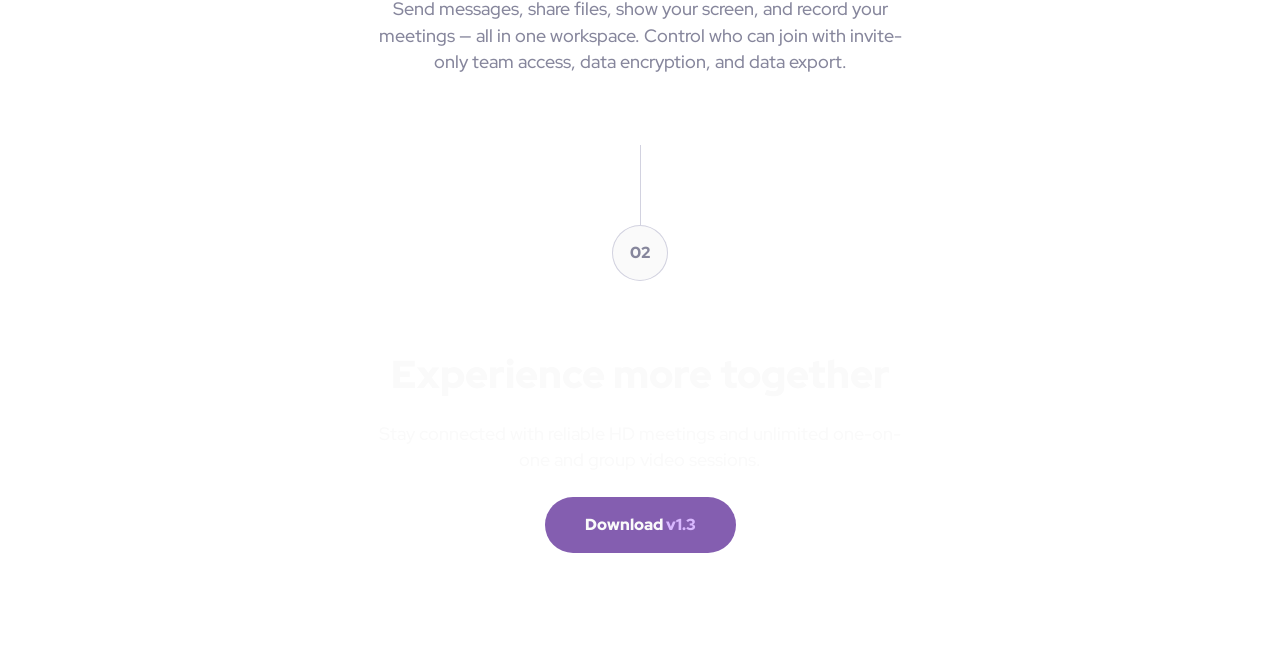
==== commit c54e686d: "Polished version" ====
--- a/index.html
+++ b/index.html
@@ -8,57 +8,59 @@
   
   <title>Frontend Mentor | Meet landing page</title>
 
-  <link rel="preload" href="assets/fonts/red-hat-display-v21-latin-500.woff2" as="font" type="font/woffs" crossorigin="anonymous">
-  <link rel="preload" href="assets/fonts/red-hat-display-v21-latin-900.woff2" as="font" type="font/woffs" crossorigin="anonymous">
+  <link rel="preload" href="./assets/fonts/red-hat-display-v21-latin-500.woff2" as="font" type="font/woff2" crossorigin="anonymous">
+  <link rel="preload" href="./assets/fonts/red-hat-display-v21-latin-900.woff2" as="font" type="font/woff2" crossorigin="anonymous">
 
   <link rel="stylesheet" href="styles/style.css">
 </head>
 <body>
   
   <header>
-    <img class="logo" src="assets/logo.svg" alt="meet" width="118" height="28">
+    <img class="logo" src="assets/logo.svg" alt="Meet logo" width="118" height="28">
   </header>
 
   <main>
     <section class="hero">
       <div class="hero__wrapper">      
         <img class="hero__banner" src="assets/tablet/image-hero.png" alt="" width="820" height="303">
-        <img src="assets/desktop/image-hero-left.png" alt="" class="hero__banner--desktop--left" width="394" height="303">
-        <img src="assets/desktop/image-hero-right.png" alt="" class="hero__banner--desktop--right" width="394" height="303">
+        <img src="assets/desktop/image-hero-left.png" alt="" class="hero__banner--desktop-left" width="394" height="303">
+        <img src="assets/desktop/image-hero-right.png" alt="" class="hero__banner--desktop-right" width="394" height="303">
         <div class="hero__content-wrapper">
           <div class="hero__content">
             <h1 class="hero__title">Group Chat for Everyone</h1>
             <p class="hero__description">Meet makes it easy to connect with others face-to-face virtually and collaborate across any device.</p>
             <div class="hero__links">
-              <a href="#" class="hero__link btn">Download <span class="btn__version">v1.3</span></a>
+              <a href="#" class="hero__link btn" download>Download <span class="btn__version">v1.3</span></a>
               <a href="#" class="hero__link btn btn--purple">What is it?</a>
             </div>
           </div>
         </div>
       </div>
     </section>
-    <section class="main wrapper">
-      <span class="number">01</span>
-      <div class="main__images">
-        <img src="assets/desktop/image-woman-in-videocall.jpg" alt="woman in videocall" class="main__image" width="510" height="484">
-        <img src="assets/desktop/image-women-videochatting.jpg" alt="women videochatting" class="main__image" width="510" height="484">
-        <img src="assets/desktop/image-men-in-meeting.jpg" alt="men in meeting" class="main__image" width="510" height="484">
-        <img src="assets/desktop/image-man-texting.jpg" alt="man texting" class="main__image" width="510" height="484">
-      </div>
-      <div class="main__content content-wrapper">
-        <small class="main__subtitle">Built for modern use</small>
-        <h2 class="main__title section-title">Smarter meetings, all in one place</h2>
-        <p class="main__description">Send messages, share files, show your screen, and record your meetings — all in one workspace. Control who can join with invite-only team access, data encryption, and data export.</p>
+    <section class="features">
+      <div class="features__layout wrapper">
+        <p class="number" aria-hidden="true">01</p>
+        <div class="features__images">
+          <img src="assets/desktop/image-woman-in-videocall.jpg" alt="Woman participating in a video call on laptop" class="features__image" width="510" height="484" loading="lazy">
+          <img src="assets/desktop/image-women-videochatting.jpg" alt="Women engaging in a video chat using a phone" class="features__image" width="510" height="484" loading="lazy">
+          <img src="assets/desktop/image-men-in-meeting.jpg" alt="Man participating in a meeting on a laptop" class="features__image" width="510" height="484" loading="lazy">
+          <img src="assets/desktop/image-man-texting.jpg" alt="A man texting someone using his phone" class="features__image" width="510" height="484" loading="lazy">
+        </div>
+        <div class="features__content content-wrapper">
+          <small class="features__subtitle">Built for modern use</small>
+          <h2 class="features__title section-title">Smarter meetings, all in one place</h2>
+          <p class="features__description">Send messages, share files, show your screen, and record your meetings — all in one workspace. Control who can join with invite-only team access, data encryption, and data export.</p>
+        </div>
       </div>
     </section>
   </main>
   <footer class="footer">
-    <span class=" footer__number number">02</span>
+    <p class=" footer__number number" aria-hidden="true">02</p>
     <div class="wrapper">
       <div class="footer__content content-wrapper">
         <h2 class="footer__title section-title section-title--light">Experience more together</h2>
         <p class="footer__description">Stay connected with reliable HD meetings and unlimited one-on-one and group video sessions.</p>
-        <a href="#" class="footer__link btn btn--purple">Download <span class="btn__version btn--purple__version">v1.3</span></a>
+        <a href="#" class="footer__link btn btn--purple" download>Download <span class="btn__version btn__version--purple">v1.3</span></a>
       </div>
     </div>
   </footer>
--- a/styles/style.css
+++ b/styles/style.css
@@ -69,9 +69,12 @@
 
     /* COLORS */
 
+    --clr-cyan-overlay: hsla(192, 37%, 48%, 0.9);
     --clr-cyan-600: hsl(192, 37%, 48%);
+    --clr-cyan-500: hsl(192, 54%, 64%);
     --clr-cyan-300: hsl(192, 90%, 77%);
     --clr-purple-600: hsl(268, 34%, 53%);
+    --clr-purple-500: hsl(268, 55%, 71%);
     --clr-purple-300: hsl(268, 100%, 86%);
     --clr-slate-900: hsl(240, 21%, 20%);
     --clr-slate-600: hsl(240, 10%, 57%);
@@ -111,7 +114,7 @@
 body {
     font-family: var(--ff-main);
     font-weight: 500;
-    font-size: clamp(1rem, 0.8571rem + 0.2976vw, 1.125rem);
+    font-size: var(--fs-body);
     line-height: 1.5;
     color: var(--clr-slate-600);
     min-height: 100dvh;
@@ -123,7 +126,7 @@
 
 .btn {
     font-weight: 900;
-    font-size: 1rem;
+    font-size: var(--fs-button);
     color: var(--clr-white);
     text-decoration: none;
     background-color: var(--clr-cyan-600);
@@ -142,16 +145,16 @@
     color: var(--clr-cyan-300);
 }
 
-.btn--purple__version {
+.btn__version--purple {
     color: var(--clr-purple-300);
 }
 
 .btn:hover {
-    background-color: hsl(192, 54%, 64%);
+    background-color: var(--clr-cyan-500)
 }
 
 .btn--purple:hover {
-    background-color: hsl(268, 55%, 71%);
+    background-color: var(--clr-purple-500);
 }
 
 .btn:focus-visible {
@@ -174,7 +177,7 @@
     border-radius: 999px;
     width: 3.5rem;
     height: 3.5rem;
-    margin-block-start: 80px;
+    margin-block-start: var(--space-1000);
     background-color: var(--clr-white);
 }
 
@@ -229,17 +232,17 @@
     margin-block-end: clamp(var(--space-600), 1.5687rem + 6.1069vw, var(--space-900));
 }
 
-.hero__banner--desktop--left, .hero__banner--desktop--right {
+.hero__banner--desktop-left, .hero__banner--desktop-right {
     display: none;
     position: absolute;
 }
 
-.hero__banner--desktop--left {
+.hero__banner--desktop-left {
     top: 0;
     left: -1.6rem;
 }
 
-.hero__banner--desktop--right {
+.hero__banner--desktop-right {
     bottom: 0;
     right: -1.6rem;
 }
@@ -258,7 +261,7 @@
 }
 
 .hero__title {
-    font-size: clamp(2.5rem, 1.9718rem + 2.2535vw, 4rem);
+    font-size: var(--fs-heading-1);
     color: var(--clr-slate-900);
 }
 
@@ -270,7 +273,7 @@
     gap: var(--space-200);
 }
 
-.main {
+.features__layout {
     display: flex;
     flex-direction: column;
     align-items: center;
@@ -279,23 +282,23 @@
     padding-block-end: clamp(var(--space-800), 3.4286rem + 1.1905vw, var(--space-900));
 }
 
-.main__images {
+.features__images {
     display: grid;
     grid-template-columns: repeat(2, 1fr);
     gap: clamp(var(--space-200), 0.6479rem + 1.5023vw, var(--space-400));
 }
 
-.main__image {
+.features__image {
     width: 100%;
     height: auto;
     border-radius: var(--rounded-sm);
 }
 
-.main__content {
+.features__content {
     text-align: center;
 }
 
-.main__subtitle {
+.features__subtitle {
     display: block;
     font-weight: 900;
     font-size: clamp(0.75rem, 0.662rem + 0.3756vw, 1rem);
@@ -306,7 +309,7 @@
     margin-block-end: var(--space-200);
 }
 
-.main__title {
+.features__title {
     margin-block-end: var(--space-400);
 }
 
@@ -314,7 +317,7 @@
     display: flex;
     justify-content: center;
     position: relative;
-    background-image: url("../assets/mobile/image-footer.jpg");
+    background-image: linear-gradient(var(--clr-cyan-overlay)), url("../assets/mobile/image-footer.jpg");
     background-repeat: no-repeat;
     background-size: cover;
     background-position: center;
@@ -324,15 +327,6 @@
     z-index: 0;
 }
 
-.footer::after {
-    content: "";
-    position: absolute;
-    inset: 0;
-    background-color: var(--clr-cyan-600);
-    opacity: 0.9;
-    z-index: -1;
-}
-
 .footer__content {
     display: grid;
     justify-items: center;
@@ -352,12 +346,12 @@
         flex-direction: row;
     }
 
-    .main__images {
+    .features__images {
         grid-template-columns: repeat(4, 1fr);
     }
 
     .footer {
-        background-image: url("../assets/tablet/image-footer.jpg");
+        background-image: linear-gradient(var(--clr-cyan-overlay)), url("../assets/tablet/image-footer.jpg");
     }
 
 }
@@ -368,7 +362,7 @@
         display: none;
     }
 
-    .hero__banner--desktop--left, .hero__banner--desktop--right {
+    .hero__banner--desktop-left, .hero__banner--desktop-right {
         display: block;
     }
 
@@ -377,7 +371,7 @@
     }
 
     .footer {
-        background-image: url("../assets/desktop/image-footer.jpg");
+        background-image: linear-gradient(var(--clr-cyan-overlay)), url("../assets/desktop/image-footer.jpg");
     }
 
     .footer__content {
@@ -391,4 +385,3 @@
         justify-self: end;
     }
 }
-
